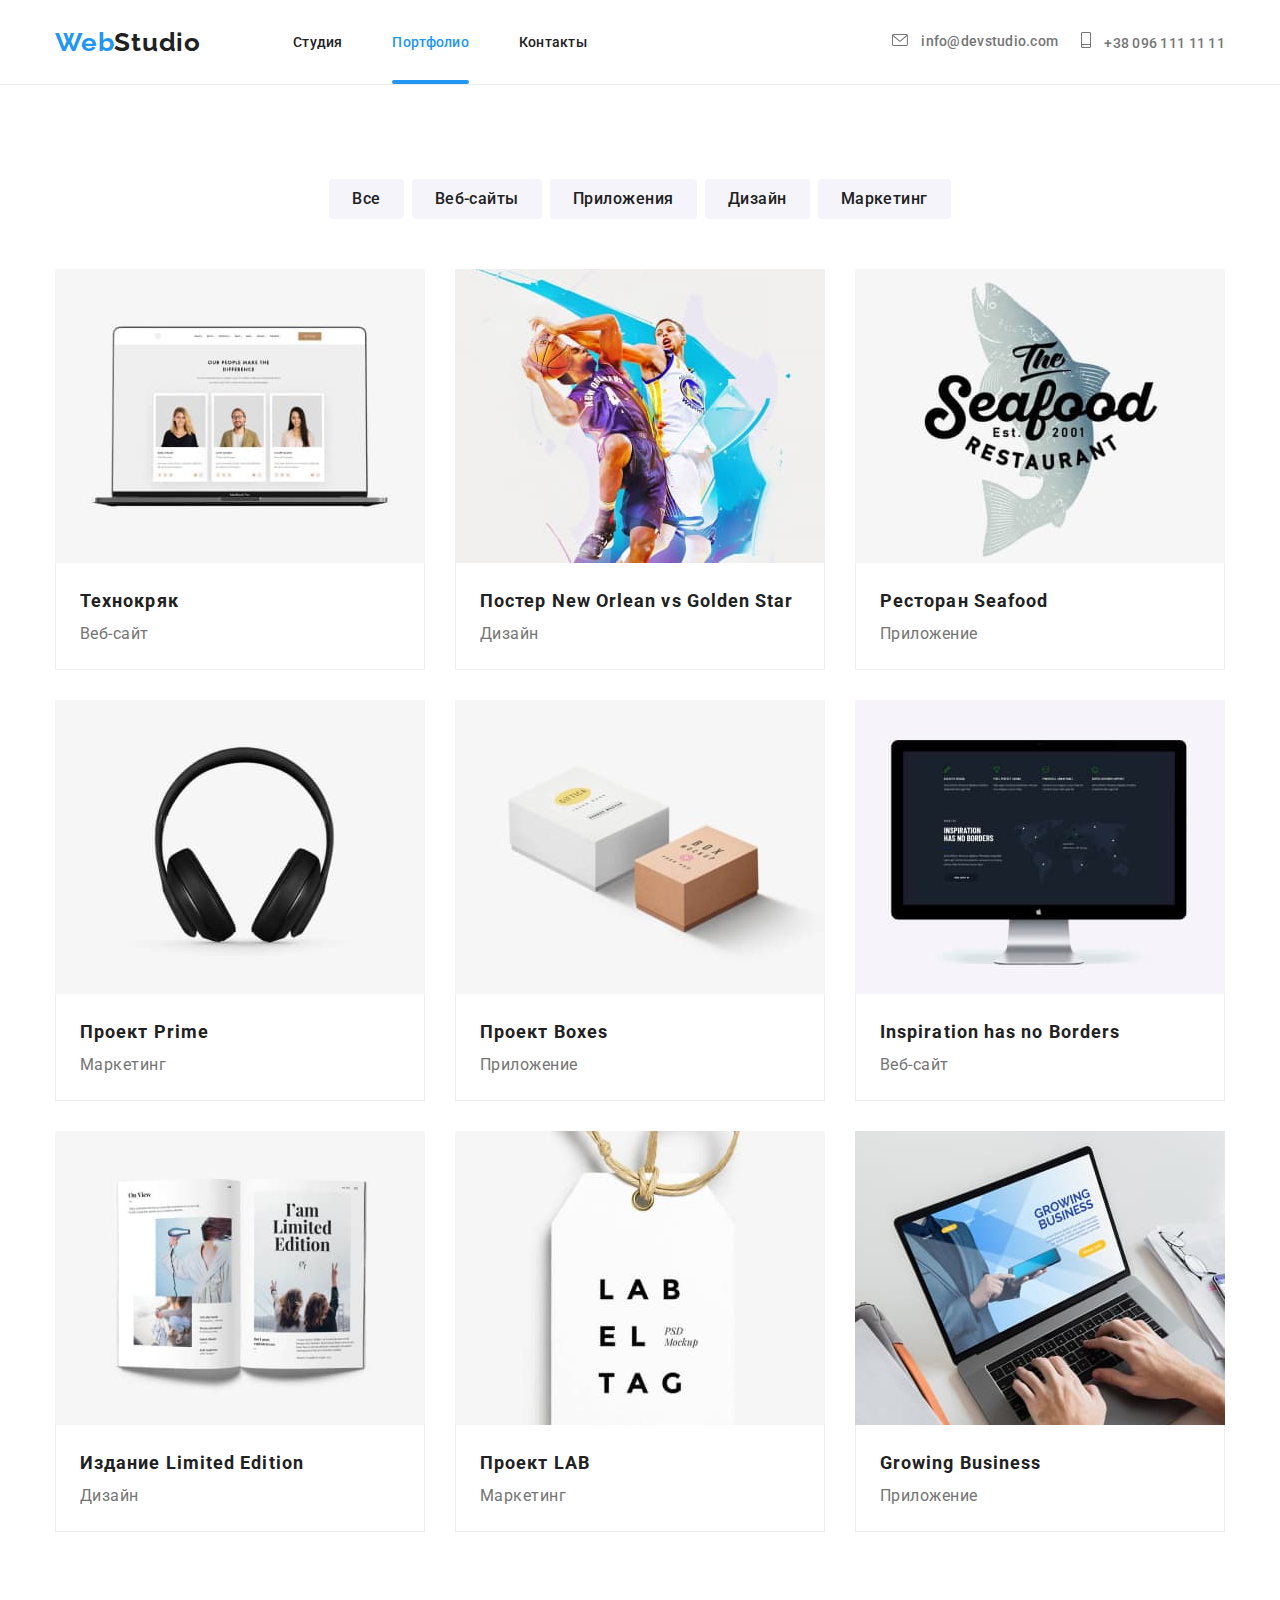
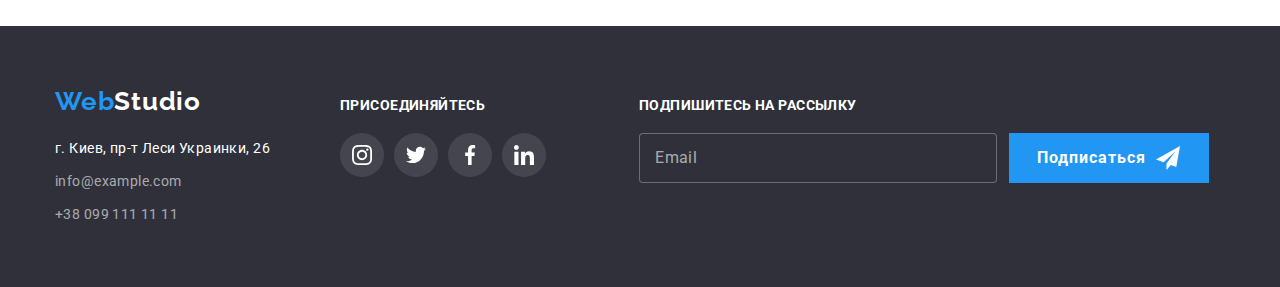
==== portfolio.html @ 74bcc0c1 "previous work" ====
<!DOCTYPE html>
<html lang="ru">

<head>
    <meta charset="UTF-8">
    <meta http-equiv="X-UA-Compatible" content="IE=edge">
    <meta name="viewport" content="width=device-width, initial-scale=1.0">
    <title>goit-markup-hw-02</title>
    <link rel="stylesheet" href="https://cdnjs.cloudflare.com/ajax/libs/modern-normalize/1.0.0/modern-normalize.min.css">
    <link rel="stylesheet" href="https://fonts.googleapis.com/css2?family=Raleway:wght@700&family=Roboto:wght@400;500;700;900&display=swap">
    <link rel="stylesheet" href="./css/styles.css">
</head>

<body>
    <header class="header">
        <div class="conteiner nav">
            <a class="logo" href="#"><span class="accent-logo">Web</span>Studio</a>
            <nav>
                <ul class="site-nav list">
                    <li>
                        <a href="./index.html">Студия</a>
                    </li>
                    <li>
                        <a class="active" href="#">Портфолио</a>
                    </li>
                    <li>
                        <a href="#">Контакты</a>
                    </li>
                </ul>
            </nav>
            
        <ul class="contacts list">
            <li>
                <a class="mail" href="mailto:info@devstudio.com">
                    <svg class="icon-envelope" width="16px" height="12px">
                        <use href="./images/icons.svg#envelope"></use>
                    </svg> info@devstudio.com</a>
            </li>
            <li>
                <a class="phone" href="tel:+380961111111">
                    <svg class="ivon-tel" width="10px" height="16px">
                        <use href="./images/icons.svg#smartphone"></use>
                    </svg> +38 096 111 11 11</a>
            </li>
        </ul>
        </div>
    </header>

    <main>
<!-- <h1>Portfolio</h1> -->
        <section class="filter-section">
        <div class="conteiner">
            <h2 class="hidden">Список фильтров </h2>
            <ul class="list button-item">
                <li>
                    <button class="button"  type="button">Все</button>
                </li>
                <li>
                    <button class="button" type="button">Веб-сайты</button>
                </li>
                <li>
                    <button class="button" type="button">Приложения</button>
                </li>
                <li>
                    <button class="button" type="button">Дизайн</button>
                </li>
                <li>
                    <button class="button"  type="button">Маркетинг</button>
                </li>
            </ul>
        </div>
        </section>

        <section class="cards-section">
            <div class="conteiner">
            <!--<h2>Список карточек</h2>-->
            <ul class="cards list ">
                <li class="cards-item ">
                <div class="project-content">
                    <img src="./images/tehnokriack.jpg" alt="технокряк" width="370">
                    <div class="project-hover">
                        <p>Технокряк это современная площадка распространения коронавируса. Компании используют эту платформу для цифрового
                    шпионажа и атак на защищённые сервера конкурентов.</p>
                    </div>
                </div>
                    <div class="cards-bottom">
                        <h3 class="title">Технокряк</h3>
                        <p>Веб-сайт</p>
                    </div>
                </li>
                <li class="cards-item">
                    <div class="project-content">
                        <img src="./images/posterneworlean.jpg" alt="постер New Orlean" width="370">
                        <div class="project-hover">
                            <p>Технокряк это современная площадка распространения коронавируса. Компании используют эту платформу для
                                цифрового
                                шпионажа и атак на защищённые сервера конкурентов.</p>
                        </div>
                    </div>
                    <div class="cards-bottom">
                        <h3 class="title">Постер New Orlean vs Golden Star</h3>
                        <p>Дизайн</p>
                    </div>
                </li>
                <li class="cards-item">
                    <div class="project-content">
                        <img src="./images/seafood.jpg" alt="ресторан Seafood" width="370">
                        <div class="project-hover">
                            <p>Технокряк это современная площадка распространения коронавируса. Компании используют эту платформу для
                                цифрового
                                шпионажа и атак на защищённые сервера конкурентов.</p>
                        </div>
                    </div>
                    <div class="cards-bottom">
                        <h3 class="title">Ресторан Seafood</h3>
                        <p>Приложение</p>
                    </div>
                </li>
                <li class="cards-item">
                    <div class="project-content">
                        <img src="./images/projectprime.jpg" alt="проект Prime" width="370">
                        <div class="project-hover">
                            <p>Технокряк это современная площадка распространения коронавируса. Компании используют эту платформу для
                                цифрового
                                шпионажа и атак на защищённые сервера конкурентов.</p>
                        </div>
                    </div>
                    <div class="cards-bottom">
                        <h3 class="title">Проект Prime</h3>
                        <p>Маркетинг</p>
                    </div>
                </li>
                <li class="cards-item">
                    <div class="project-content">
                        <img src="./images/boxes.jpg" alt="Проект Boxes" width="370">
                        <div class="project-hover">
                            <p>Технокряк это современная площадка распространения коронавируса. Компании используют эту платформу для
                                цифрового
                                шпионажа и атак на защищённые сервера конкурентов.</p>
                        </div>
                    </div>
                    <div class="cards-bottom">
                        <h3 class="title">Проект Boxes</h3>
                        <p>Приложение</p>
                    </div>
                </li>
                <li class="cards-item">
                    <div class="project-content">
                        <img src="./images/inspiration.jpg" alt="Inspiration" width="370">
                        <div class="project-hover">
                            <p>Технокряк это современная площадка распространения коронавируса. Компании используют эту платформу для
                                цифрового
                                шпионажа и атак на защищённые сервера конкурентов.</p>
                        </div>
                    </div>
                    <div class="cards-bottom">
                        <h3 class="title">Inspiration has no Borders</h3>
                        <p>Веб-сайт</p>
                    </div>
                </li>
                <li class="cards-item">
                    <div class="project-content">
                        <img src="./images/limited.jpg" alt="Издание Limited Edition" width="370">
                        <div class="project-hover">
                            <p>Технокряк это современная площадка распространения коронавируса. Компании используют эту платформу для
                                цифрового
                                шпионажа и атак на защищённые сервера конкурентов.</p>
                        </div>
                    </div>
                    <div class="cards-bottom">
                        <h3 class="title">Издание Limited Edition</h3>
                        <p>Дизайн</p>
                    </div>
                </li>
                <li class="cards-item">
                    <div class="project-content">
                        <img src="./images/projectlab.jpg" alt="Проект LAB" width="370">
                        <div class="project-hover">
                            <p>Технокряк это современная площадка распространения коронавируса. Компании используют эту платформу для
                                цифрового
                                шпионажа и атак на защищённые сервера конкурентов.</p>
                        </div>
                    </div>
                    <div class="cards-bottom">
                        <h3 class="title">Проект LAB</h3>
                        <p>Маркетинг</p>
                    </div>
                </li>
                <li class="cards-item">
                    <div class="project-content">
                        <img src="./images/growing.jpg" alt="Growing Business" width="370">
                        <div class="project-hover">
                            <p>Технокряк это современная площадка распространения коронавируса. Компании используют эту платформу для
                                цифрового
                                шпионажа и атак на защищённые сервера конкурентов.</p>
                        </div>
                    </div>
                    <div class="cards-bottom">
                        <h3 class="title">Growing Business</h3>
                        <p>Приложение</p>
                    </div>
                </li>
            </ul>
            </div>
        </section>
    </main>

<footer class="footer">
    <div class="conteiner footer-section">
        <div class="first-column"><a class="footer-logo" href="#"><span class="accent-logo">Web</span>Studio</a>
            <address>
                <ul class="footer-contacts list">
                    <li>
                        <p class="local-ad">г. Киев, пр-т Леси Украинки, 26</p>
                    </li>
                    <li>
                        <a class="address-link" href="mailto:info@example.com">info@example.com</a>
                    </li>
                    <li>
                        <a class="address-link" href="tel:+380991111111">+38 099 111 11 11</a>
                    </li>
                </ul>
            </address>
        </div>
        <section class="welcome">
            <h3 class="welcome-title">присоединяйтесь</h3>
            <ul class="list footer-icons">
                <li>
                    <a href="#" class="footer-icon-link">
                        <svg class="icon-footer">
                            <use href="./images/icons.svg#footer-instagramm"></use>
                        </svg>
                    </a>
                </li>
                <li>
                    <a href="#" class="footer-icon-link">
                        <svg class="icon-footer">
                            <use href="./images/icons.svg#footer-twitter"></use>
                        </svg>
                    </a>
                </li>
                <li>
                    <a href="#" class="footer-icon-link">
                        <svg class="icon-footer">
                            <use href="./images/icons.svg#footer-facebook"></use>
                        </svg>
                    </a>
                </li>
                <li>
                    <a href="#" class="footer-icon-link">
                        <svg class="icon-footer">
                            <use href="./images/icons.svg#footer-linkedin"></use>
                        </svg>
                    </a>
                </li>
            </ul>
        </section>
        <div class="subscribe">
            <h3 class="welcome-title">Подпишитесь на рассылку</h3>
            <form class="footer-form">
                <input type="email" class="footer-input" name="mail" id="mail">
                <label class="footer-label" for="mail">Email</label>
                <button class="subscribe-button" type="submit">Подписаться
                    <svg>
                        <use href="./images/icons.svg#icon-send"></use>
                    </svg>
                </button>
            </form>
        </div>
    </div>
</footer>
</body>

</html>
---- css/styles.css ----
:root {
  --primary-text-color: #212121;
  --accent-color: #2196f3;
  --grey-color: #757575;
  --white-color: #ffffff;
  --background-color: #2f303a;
  --second-background: #f5f4fa;
  --footer-contacts-color: rgba(255, 255, 255, 0.6);
  --items-color: #afb1b8;
}

body {
  color: var(--primary-text-color);

  font-family: Roboto, sans-serif;
}
h1,
h2,
h3,
h4 {
  margin: 0;
}
p {
  margin: 0;
}
ul {
  margin: 0;
  padding-left: 0px;
}

.section-header {
  font-style: normal;
  font-size: 36px;
  line-height: 1.16;
  text-align: center;
  letter-spacing: 0.03em;
}

.list {
  list-style: none;
}

/* Шапка профиля */

.header {
  border-bottom: 1px solid #ececec;
}
.conteiner {
  padding: 0 15px;
  width: 1200px;
  margin: 0 auto;
}

.nav {
  display: flex;
  align-items: center;
}

.site-nav {
  padding-top: 32px;
  padding-bottom: 32px;

  display: flex;
  width: 294px;
  justify-content: space-between;
  margin-right: 305px;
  padding-left: 0px;
}

.contacts {
  padding-top: 32px;
  padding-bottom: 32px;
  display: flex;
  justify-content: space-between;
  width: 370px;
}
.logo {
  width: 145px;
  margin-right: 93px;

  color: var(--primary-text-color);
  font-family: Raleway, sans-serif;

  font-weight: 700;
  font-size: 26px;
  line-height: 1.19;
  letter-spacing: 0.03em;
  text-decoration: none;
}
.accent-logo {
  color: var(--accent-color);
}

.site-nav a {
  color: var(--primary-text-color);
  font-weight: 500;
  font-size: 14px;
  line-height: 1.14;
  letter-spacing: 0.02em;
  text-decoration: none;

  transition-property: color;
  transition-duration: 250ms;
  transition-timing-function: cubic-bezier(0.4, 0, 0.2, 1);
}
.active {
  position: relative;
}

.active::after {
  content: "";
  position: absolute;
  left: 0;
  bottom: -34px;

  display: block;
  width: 100%;
  height: 4px;
  border-radius: 2px;
  background-color: var(--accent-color);
}

.site-nav a:hover,
.site-nav a:focus,
.site-nav .active {
  color: var(--accent-color);
}

.contacts a {
  color: var(--grey-color);
  font-weight: 500;
  font-size: 14px;
  line-height: 1.14;
  letter-spacing: 0.02em;
  text-decoration: none;

  transition-property: color;
  transition-duration: 250ms;
  transition-timing-function: cubic-bezier(0.4, 0, 0.2, 1);
}

.contacts a:hover,
.contacts a:focus {
  color: var(--accent-color);
}

.mail {
  width: 161px;
}
.icon-envelope {
  margin-right: 10px;
  fill: currentColor;
}
.phone {
  width: 142px;
}
.ivon-tel {
  fill: currentColor;
  margin-right: 10px;
}

/* Секция фильтров */
.filter-section {
  padding-top: 94px;
  padding-bottom: 50px;
}

.hidden {
  display: none;
}
.button {
  border-radius: 4px;
  border: 1px solid transparent;
  padding: 6px 22px;
  min-width: 73px;

  color: var(--primary-text-color);
  background-color: var(--second-background);
  cursor: pointer;
  font-weight: 500;
  font-size: 16px;
  line-height: 1.62;
  letter-spacing: 0.03em;

  transition-property: color, background-color;
  transition-duration: 250ms;
  transition-timing-function: cubic-bezier(0.4, 0, 0.2, 1);
}
.button:hover,
.button:focus {
  color: var(--white-color);
  background-color: var(--accent-color);
}
.button-item {
  display: flex;
  justify-content: center;
}
.button-item li:not(:last-child) {
  margin-right: 8px;
}
.button-item li:hover,
.button-item li:focus {
  box-shadow: 0px 2px rgba(0, 0, 0, 0.12), 0px 1px rgba(0, 0, 0, 0.08),
    0px 3px rgba(0, 0, 0, 0.1);
}

.button-item li {
  transition-property: box-shadow;
  transition-duration: 250ms;
  transition-timing-function: cubic-bezier(0.4, 0, 0.2, 1);
}
/* Секция карточек */

.cards-section {
  padding-bottom: 94px;
}
.cards p {
  color: var(--grey-color);
  font-size: 16px;
  line-height: 1.87;
  letter-spacing: 0.03em;
}
.title {
  font-size: 18px;
  line-height: 2;
  letter-spacing: 0.06em;
}
.cards {
  display: flex;
  flex-wrap: wrap;
}

.cards-item img {
  width: 100%;
  height: auto;
  display: block;
}

.project-hover p {
  font-size: 18px;
  font-weight: 400;
  line-height: 1.55;
  letter-spacing: 0.03em;

  padding: 63px 24px;
  color: var(--white-color);
}
.project-hover {
  position: absolute;
  top: 0;
  left: 0;
  width: 370px;
  height: 294px;

  background-color: rgba(33, 150, 243, 0.9);
  transform: translateY(100%);
  transition: transform 250ms cubic-bezier(0.4, 0, 0.2, 1);
}
.cards-item:hover .project-hover {
  transform: translateY(0);
}

.project-content {
  position: relative;
  overflow: hidden;
}
.cards-item {
  margin-right: 30px;
  width: 370px;

  transition-property: box-shadow;
  transition-duration: 250ms;
  transition-timing-function: cubic-bezier(0.4, 0, 0.2, 1);
}
.cards-item:hover,
.cards-item:focus {
  box-shadow: 0px 1px 1px rgba(0, 0, 0, 0.12), 0px 4px 4px rgba(0, 0, 0, 0.06),
    1px 4px 6px rgba(0, 0, 0, 0.16);
}

.cards-item:nth-child(3n + 3) {
  margin-right: 0px;
}

.cards-item:not(:nth-last-child(-n + 3)) {
  margin-bottom: 30px;
}
.cards-bottom {
  padding: 20px 24px;
  border-bottom: 1px solid #eeeeee;
  border-right: 1px solid #eeeeee;
  border-left: 1px solid #eeeeee;
}

/*Footer*/
.footer {
  color: var(--white-color);
  background-color: var(--background-color);
}
.footer-logo {
  display: block;
  margin-bottom: 20px;
  width: 145px;

  color: var(--white-color);
  font-family: Raleway, sans-serif;
  font-weight: 700;
  font-size: 26px;
  line-height: 1.19;
  letter-spacing: 0.03em;
  text-decoration: none;
}

.footer-contacts li:not(:last-child) {
  margin-bottom: 9px;
}
.local-ad {
  font-style: normal;
  font-size: 14px;
  line-height: 1.71;
  letter-spacing: 0.03em;
}

.address-link:hover,
.address-link:focus {
  color: var(--accent-color);
}

.footer-section {
  text-align: left;
  padding-top: 60px;
  padding-bottom: 60px;
  display: flex;
  align-items: baseline;
}

.address-link {
  margin-bottom: 0px;
  color: var(--footer-contacts-color);
  font-family: Roboto, sans-serif;
  font-weight: 400;
  font-size: 14px;
  line-height: 1.71;
  letter-spacing: 0.03em;
  text-decoration: none;
  font-style: normal;

  transition-property: color;
  transition-duration: 250ms;
  transition-timing-function: cubic-bezier(0.4, 0, 0.2, 1);
}

.welcome {
  display: inline-flex;
  flex-direction: column;
  padding: 0;
  min-width: 206px;
  margin-left: 70px;
}
.welcome-title {
  font-style: normal;
  font-weight: bold;
  font-size: 14px;
  line-height: 1.143;
  letter-spacing: 0.03em;
  text-transform: uppercase;
  color: var(--white-color);
}
.footer-icons {
  display: flex;
  justify-content: space-between;
  margin: 0;
  padding: 0;
  margin-top: 20px;
}

.icon-footer {
  width: 20px;
  height: 20px;
}
.footer-icon-link {
  width: 44px;
  height: 44px;
  padding: 12px;
  display: inline-block;
  border-radius: 50%;
  fill: var(--white-color);
  background-color: rgba(255, 255, 255, 0.1);

  transition-property: background-color;
  transition-duration: 250ms;
  transition-timing-function: cubic-bezier(0.4, 0, 0.2, 1);
}
.footer-icon-link:hover,
.footer-icon-link:focus {
  background-color: var(--accent-color);
}

.subscribe {
  margin-left: 93px;
  width: 570px;
}

.footer-form {
  position: relative;
  margin-top: 20px;
  display: flex;
}

.footer-input {
  width: 358px;
  height: 50px;
  margin-right: 12px;
  padding-left: 16px;

  border-radius: 4px;
  border: 1px solid rgba(255, 255, 255, 0.3);
  color: rgba(255, 255, 255, 0.6);

  background-color: var(--background-color);
}
.footer-input::placeholder {
  color: rgba(255, 255, 255, 0.6);
}

.footer-label {
  position: absolute;
  margin-left: 16px;

  top: 50%;
  transform: translateY(-50%);

  font-size: 16px;
  line-height: 1.25;
  letter-spacing: 0.03em;

  color: rgba(255, 255, 255, 0.6);
}

.subscribe-button {
  display: flex;
  width: 200px;
  height: 50px;
  padding: 10px 28px;
  border: none;

  align-items: center;
  text-align: center;

  font-style: normal;
  font-weight: bold;
  line-height: 1.875;
  letter-spacing: 0.06em;
  color: var(--white-color);
  background-color: var(--accent-color);
}
.footer-form svg {
  margin-left: 10px;
  width: 24px;
  height: 24px;

  fill: var(--white-color);
}

/* секция HERO */
.hero {
  background-color: var(--background-color);
}
.overlay {
  max-width: 1600px;
  height: 600px;
  margin-left: auto;
  margin-right: auto;
  background-image: linear-gradient(
      to right,
      rgba(47, 48, 58, 0.4),
      rgba(47, 48, 58, 0.4)
    ),
    url(../images/herobg.jpg);
  background-size: cover;
  background-position: center;
}

.hero .conteiner {
  padding-top: 200px;
  padding-bottom: 200px;
  text-align: center;
}

.hero h1 {
  margin-bottom: 30px;

  color: var(--white-color);
  font-style: normal;
  font-weight: 900;
  font-size: 44px;
  line-height: 1.36;
  text-align: center;
  letter-spacing: 0.06em;
  text-transform: uppercase;
}
.open-modal {
  padding: 10px 32px;
  border: 0px;
  border-radius: 4px;

  color: var(--white-color);
  background-color: var(--accent-color);
  font-family: inherit;
  font-style: normal;
  font-weight: 700;
  font-size: 16px;
  line-height: 1.87;
  letter-spacing: 0.06em;

  transition: background-color 250ms cubic-bezier(0.4, 0, 0.2, 1);
}
.open-modal:hover,
.open-modal:focus {
  background-color: #188ce8;
}
.backdrop {
  position: fixed;
  top: 0;
  right: 0;
  width: 100%;
  height: 100%;
  opacity: 1;
  transition: opacity 250ms cubic-bezier(0.4, 0, 0.2, 1);

  background-color: rgba(0, 0, 0, 0.2);
}

.backdrop.is-hidden {
  visibility: hidden;
  pointer-events: none;
  opacity: 0;
}
.modal {
  position: absolute;
  z-index: 3;
  top: 50%;
  left: 50%;

  background-color: var(--white-color);
  min-width: 528px;
  min-height: 581px;

  transform: translate(-50%, -50%) scale(1);
  transition: transform 250ms cubic-bezier(0.4, 0, 0.2, 1);

  box-shadow: 0px 1px 3px rgba(0, 0, 0, 0.12), 0px 1px 1px rgba(0, 0, 0, 0.14),
    0px 2px 1px rgba(0, 0, 0, 0.2);
  border-radius: 4px;
}
.backdrop.is-hidden .modal {
  transform: translate(-50%, -50%) scale(0.9);
}
.modal-button {
  position: absolute;
  top: 8px;
  right: 8px;

  width: 30px;
  height: 30px;

  display: flex;
  justify-content: center;
  align-items: center;
  border: 1px solid rgba(0, 0, 0, 0.1);
  border-radius: 50%;
  cursor: pointer;

  background-color: var(--white-color);
  fill: var(--primary-text-color);

  cursor: pointer;
}
.modal-button:focus .modal-close,
.modal-button:hover .modal-close {
  fill: var(--accent-color);
}
.modal-close {
  position: absolute;
  top: 50%;
  left: 50%;

  width: 11px;
  height: 11px;
  transform: translate(-50%, -50%);
  fill: currentColor;

  transition: fill 250ms cubic-bezier(0.4, 0, 0.2, 1);
}
.form-section {
  padding: 40px;
}
.form-list {
  display: block;
}
.form-field {
  display: flex;
  flex-direction: column;
}
.form-policy {
  display: flex;
  justify-content: space-evenly;
  align-items: center;
  margin-bottom: 30px;
}
.form-title {
  text-align: center;

  margin-bottom: 12px;
  width: 448px;

  font-size: 20px;
  font-style: bold;
  font-weight: 700;
  letter-spacing: 0.03em;
  line-height: 1.15;
}

.form-input {
  padding-left: 42px;

  width: 100%;
  height: 40px;
  border: 1px solid rgba(33, 33, 33, 0.2);
  border-radius: 4px;
  cursor: pointer;
  color: var(--primary-text-color);

  transition: all 250ms cubic-bezier(0.4, 0, 0.2, 1);
}

.textarea {
  margin-bottom: 25px;
  padding: 12px 16px;
  width: 448px;
  height: 120px;

  border: 1px solid rgba(33, 33, 33, 0.2);
  border-radius: 4px;
  resize: none;
  cursor: pointer;

  transition: all 250ms cubic-bezier(0.4, 0, 0.2, 1);
}

.textarea::placeholder {
  font-size: 12px;
  line-height: 1.17;
  letter-spacing: 0.01em;
  color: rgba(117, 117, 117, 0.5);
}
.form-label {
  margin-bottom: 4px;
  text-align: left;

  color: var(--grey-color);
  font-size: 12px;
  line-height: 1.16;
}
.form-policy label {
  font-size: 14px;
  line-height: 1.71;
  letter-spacing: 0.03em;
  cursor: pointer;
}
.policy-link {
  margin-left: 4px;
  text-decoration: underline;
  color: var(--accent-color);

  transition: all 250ms cubic-bezier(0.4, 0, 0.2, 1);
}
.checkbox {
  position: absolute;
  width: 1px;
  height: 1px;
  margin: -1px;
  border: 0;
  padding: 0;
  clip: rect(0 0 0 0);
  overflow: hidden;

  transition: all 250ms cubic-bezier(0.4, 0, 0.2, 1);
}
.checkbox-icon {
  display: inline-block;
  width: 16px;
  height: 15px;
  margin-right: 7px;

  border: 2px solid var(--primary-text-color);
  border-radius: 2px;

  transition: all 250ms cubic-bezier(0.4, 0, 0.2, 1);
}
.checkbox:checked + .checkbox-icon {
  background-color: var(--accent-color);
  border-color: var(--accent-color);
  background-image: url(../images/icons/icon-check.svg);
  background-size: contain;
  background-origin: border-box;
}

.form-button {
  width: 200px;
  height: 50px;

  align-self: center;
  font-style: bold;
  font-size: 16px;
  line-height: 1.87;
  letter-spacing: 0.06em;

  border-radius: 4px;
  color: var(--white-color);
  border: 0;
  background-color: var(--accent-color);
  box-shadow: 0px 4px 4px rgba(0, 0, 0, 0.15);

  cursor: pointer;
  transition: background-color 250ms cubic-bezier(0.4, 0, 0.2, 1);
}

.form-button:focus {
  background-color: #188ce8;
}
.input-block {
  position: relative;
  margin-bottom: 10px;
}
.form-svg {
  position: absolute;
  display: block;
  top: 50%;
  left: 12px;
  transform: translateY(-50%);

  width: 18px;
  height: 18px;

  fill: currentColor;
  transition: fill 250ms cubic-bezier(0.4, 0, 0.2, 1);
}
.form-input:focus ~ .form-svg {
  fill: var(--accent-color);
}

.form-field:focus-within .form-svg {
  fill: var(--accent-color);
}
.form-input:focus,
.textarea:focus {
  border-color: var(--accent-color);
  outline: none;
}
/* Секция особенности */
.features-section {
  padding-bottom: 94px;
  padding-top: 94px;
}
.features-list {
  display: flex;
  align-items: center;
}

.features-list p {
  width: 270px;

  color: var(--grey-color);
  font-size: 14px;
  line-height: 1.71;
  letter-spacing: 0.03em;
}
.featured-subtitle {
  width: 270px;
  margin-bottom: 10px;

  font-size: 14px;
  line-height: 1.14;
  letter-spacing: 0.03em;
  text-transform: uppercase;
}
.features-item:not(:last-child) {
  margin-right: 30px;
}

.features-item::before {
  display: block;
  content: "";
  height: 120px;
  background-color: var(--second-background);
  margin-bottom: 30px;
  background-size: contain;
  background-repeat: no-repeat;
  background-position: center;
}
.icon-antenna::before {
  background-image: url(../images/icons/antenna.svg);
  background-size: 70px 70px;
}
.icon-clock::before {
  background-image: url(../images/icons/clock.svg);
  background-size: 70px 70px;
}
.icon-diagram::before {
  background-image: url(../images/icons/diagram.svg);
  background-size: 70px 70px;
}
.icon-astronaut::before {
  background-image: url(../images/icons/astronaut.svg);
  background-size: 70px 70px;
}

/* Чем мы занимаемся */
.works-conteiner {
  padding-bottom: 94px;
}
.images-list {
  display: flex;
  justify-content: center;

  margin-top: 50px;
  padding-left: 0px;
}

.images-list li:not(:last-child) {
  margin-right: 30px;
}
.images-list > img {
  width: 370px;
  height: auto;
  display: block;
  border: 1px solid transparent;
}

.work-description {
  color: var(--white-color);
  background-color: rgba(47, 48, 58, 0.8);
  font-size: 14px;
  font-weight: 700;
  text-align: center;
  line-height: 1.14;
  text-transform: uppercase;

  padding-top: 27px;
  padding-bottom: 27px;
  width: 100%;
  height: 70px;

  position: absolute;
  left: 0;
  bottom: 4px;
}
.description-block {
  position: relative;
  z-index: -1;
}

/* Наша команда */

.our-team {
  background-color: var(--second-background);
  padding-top: 94px;
  padding-bottom: 94px;
}
.our-team h2 {
  margin-bottom: 50px;
}

.team-list:not(:last-child) {
  margin-right: 30px;
}
.team-list {
  box-shadow: 0px 1px 3px rgba(0, 0, 0, 0.12), 0px 1px 1px rgba(0, 0, 0, 0.14),
    0px 2px 1px rgba(0, 0, 0, 0.2);
  border-radius: 0px 0px 4px 4px;
}
.team {
  display: flex;
  padding-left: 0px;

  font-size: 16px;
  line-height: 1.18;
  text-align: center;
  letter-spacing: 0.03em;
}
.team p {
  color: var(--grey-color);
  margin-bottom: 30px;
}
.team h3 {
  font-weight: 500;
  margin-bottom: 10px;
  margin-top: 0px;
}
.team-cards {
  display: block;
  width: 100%;
  height: auto;
  margin-bottom: 30px;
}
.team li {
  background-color: var(--white-color);
  border-radius: 0px 0px 4px 4px;
}
.team-icons-list {
  display: flex;
  justify-content: space-around;
  padding-left: 32px;
  padding-right: 32px;
  margin-bottom: 30px;
}
.team-icons-link {
  width: 44px;
  height: 44px;
  padding: 12px;
  display: inline-block;
  border-radius: 50%;
  fill: var(--items-color);
  background-color: rgba(255, 255, 255, 0.1);

  transition-property: fill, background-color;
  transition-duration: 250ms;
  transition-timing-function: cubic-bezier(0.4, 0, 0.2, 1);
}
.team-icons-link:hover,
.team-icons-link:focus {
  fill: var(--white-color);
  background-color: var(--accent-color);
}

.team-svg {
  width: 20px;
  height: 20px;
}

/* Секция постоянные клиенты */

.clients {
  padding-top: 94px;
  padding-bottom: 94px;
}
.companies {
  display: flex;
  justify-content: space-between;
  margin-top: 50px;
}
.company-icons {
  display: block;
  width: 170px;
  height: 92px;
  padding: 16px 32px;
  border: 1px solid var(--items-color);
  border-radius: 4px;
  fill: var(--items-color);

  transition-property: fill, border;
  transition-duration: 250ms;
  transition-timing-function: cubic-bezier(0.4, 0, 0.2, 1);
}
.company-icons svg:hover,
.company-icons svg:focus {
  fill: var(--accent-color);
}

.company-icons svg {
  transition-property: fill;
  transition-duration: 250ms;
  transition-timing-function: cubic-bezier(0.4, 0, 0.2, 1);
}
.company-icons:hover,
.company-icons:focus {
  border-color: var(--accent-color);
  fill: var(--accent-color);
}
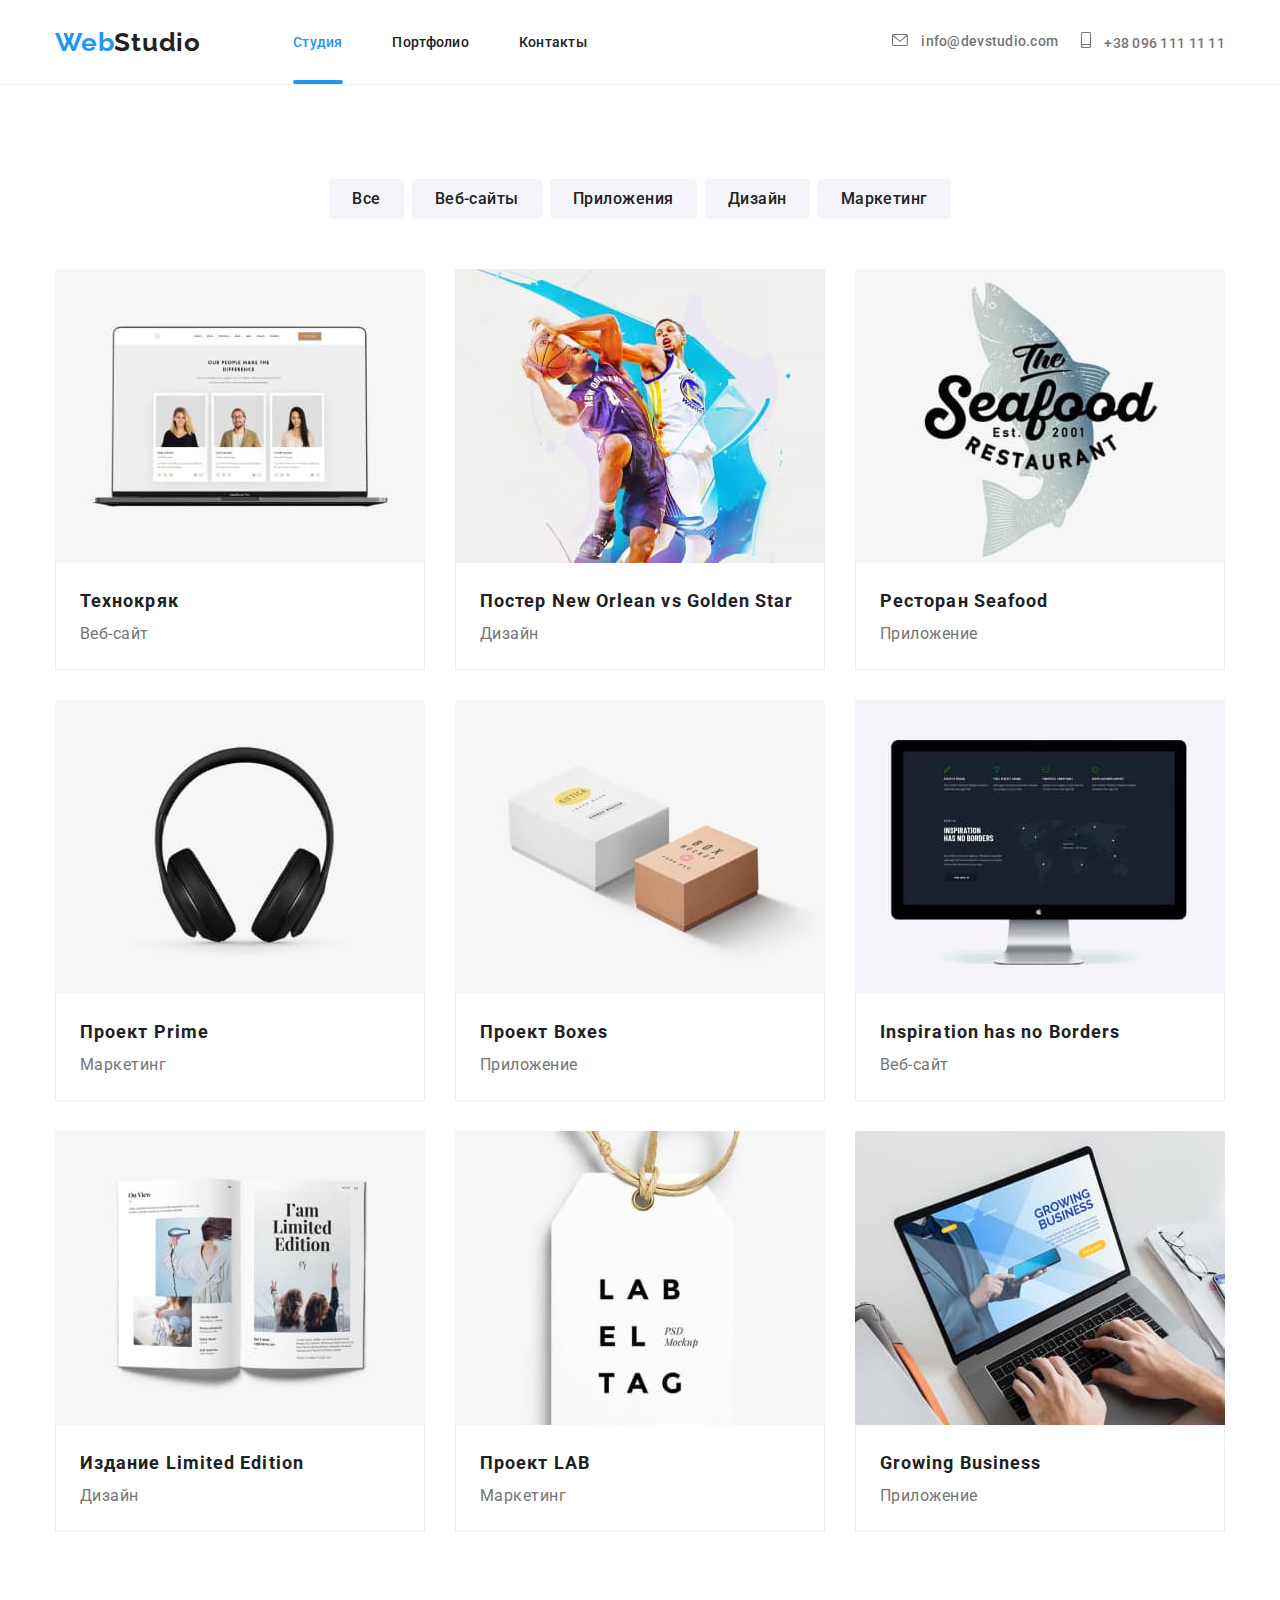
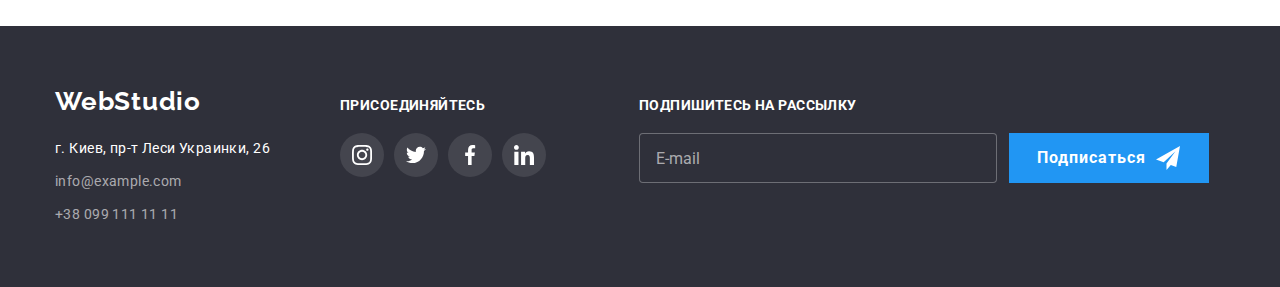
==== commit 2c2e4213: "portfolio BEM" ====
--- a/portfolio.html
+++ b/portfolio.html
@@ -5,7 +5,7 @@
     <meta charset="UTF-8">
     <meta http-equiv="X-UA-Compatible" content="IE=edge">
     <meta name="viewport" content="width=device-width, initial-scale=1.0">
-    <title>goit-markup-hw-02</title>
+    <title>goit-markup-hw-07</title>
     <link rel="stylesheet" href="https://cdnjs.cloudflare.com/ajax/libs/modern-normalize/1.0.0/modern-normalize.min.css">
     <link rel="stylesheet" href="https://fonts.googleapis.com/css2?family=Raleway:wght@700&family=Roboto:wght@400;500;700;900&display=swap">
     <link rel="stylesheet" href="./css/styles.css">
@@ -13,36 +13,36 @@
 
 <body>
     <header class="header">
-        <div class="conteiner nav">
-            <a class="logo" href="#"><span class="accent-logo">Web</span>Studio</a>
+        <div class="conteiner header__navigation">
+            <a class="header-logo" href="#"><span class="blue-text">Web</span>Studio</a>
             <nav>
                 <ul class="site-nav list">
                     <li>
-                        <a href="./index.html">Студия</a>
+                        <a class="active site-nav__link" href="#">Студия</a>
                     </li>
                     <li>
-                        <a class="active" href="#">Портфолио</a>
+                        <a class="site-nav__link" href="./portfolio.html">Портфолио</a>
                     </li>
                     <li>
-                        <a href="#">Контакты</a>
+                        <a class="site-nav__link" href="#">Контакты</a>
                     </li>
                 </ul>
             </nav>
-            
-        <ul class="contacts list">
-            <li>
-                <a class="mail" href="mailto:info@devstudio.com">
-                    <svg class="icon-envelope" width="16px" height="12px">
-                        <use href="./images/icons.svg#envelope"></use>
-                    </svg> info@devstudio.com</a>
-            </li>
-            <li>
-                <a class="phone" href="tel:+380961111111">
-                    <svg class="ivon-tel" width="10px" height="16px">
-                        <use href="./images/icons.svg#smartphone"></use>
-                    </svg> +38 096 111 11 11</a>
-            </li>
-        </ul>
+    
+            <ul class="contacts list">
+                <li>
+                    <a class="contacts__mail contacts__link" href="mailto:info@devstudio.com">
+                        <svg class="contacts__icon" width="16px" height="12px">
+                            <use href="./images/icons.svg#envelope"></use>
+                        </svg> info@devstudio.com</a>
+                </li>
+                <li>
+                    <a class="contacts__phone contacts__link" href="tel:+380961111111">
+                        <svg class="contacts__icon" width="10px" height="16px">
+                            <use href="./images/icons.svg#smartphone"></use>
+                        </svg> +38 096 111 11 11</a>
+                </li>
+            </ul>
         </div>
     </header>
 
@@ -50,205 +50,215 @@
 <!-- <h1>Portfolio</h1> -->
         <section class="filter-section">
         <div class="conteiner">
-            <h2 class="hidden">Список фильтров </h2>
-            <ul class="list button-item">
-                <li>
-                    <button class="button"  type="button">Все</button>
-                </li>
-                <li>
-                    <button class="button" type="button">Веб-сайты</button>
-                </li>
-                <li>
-                    <button class="button" type="button">Приложения</button>
-                </li>
-                <li>
-                    <button class="button" type="button">Дизайн</button>
-                </li>
-                <li>
-                    <button class="button"  type="button">Маркетинг</button>
+            <h2 class="filter-section__hidden">Список фильтров </h2>
+            <ul class="list filter-section__buttons">
+                <li class="filter-section__item">
+                    <button class="filter-section__button"  type="button">Все</button>
+                </li>
+                <li class="filter-section__item">
+                    <button class="filter-section__button" type="button">Веб-сайты</button>
+                </li>
+                <li class="filter-section__item">
+                    <button class="filter-section__button" type="button">Приложения</button>
+                </li>
+                <li class="filter-section__item">
+                    <button class="filter-section__button" type="button">Дизайн</button>
+                </li>
+                <li class="filter-section__item">
+                    <button class="filter-section__button"  type="button">Маркетинг</button>
                 </li>
             </ul>
         </div>
         </section>
 
-        <section class="cards-section">
-            <div class="conteiner">
+    <section class="cards-section">
+        <div class="conteiner">
             <!--<h2>Список карточек</h2>-->
-            <ul class="cards list ">
-                <li class="cards-item ">
-                <div class="project-content">
-                    <img src="./images/tehnokriack.jpg" alt="технокряк" width="370">
-                    <div class="project-hover">
-                        <p>Технокряк это современная площадка распространения коронавируса. Компании используют эту платформу для цифрового
-                    шпионажа и атак на защищённые сервера конкурентов.</p>
-                    </div>
-                </div>
-                    <div class="cards-bottom">
-                        <h3 class="title">Технокряк</h3>
-                        <p>Веб-сайт</p>
-                    </div>
-                </li>
-                <li class="cards-item">
-                    <div class="project-content">
-                        <img src="./images/posterneworlean.jpg" alt="постер New Orlean" width="370">
-                        <div class="project-hover">
-                            <p>Технокряк это современная площадка распространения коронавируса. Компании используют эту платформу для
-                                цифрового
-                                шпионажа и атак на защищённые сервера конкурентов.</p>
-                        </div>
-                    </div>
-                    <div class="cards-bottom">
-                        <h3 class="title">Постер New Orlean vs Golden Star</h3>
-                        <p>Дизайн</p>
-                    </div>
-                </li>
-                <li class="cards-item">
-                    <div class="project-content">
-                        <img src="./images/seafood.jpg" alt="ресторан Seafood" width="370">
-                        <div class="project-hover">
-                            <p>Технокряк это современная площадка распространения коронавируса. Компании используют эту платформу для
-                                цифрового
-                                шпионажа и атак на защищённые сервера конкурентов.</p>
-                        </div>
-                    </div>
-                    <div class="cards-bottom">
-                        <h3 class="title">Ресторан Seafood</h3>
-                        <p>Приложение</p>
-                    </div>
-                </li>
-                <li class="cards-item">
-                    <div class="project-content">
-                        <img src="./images/projectprime.jpg" alt="проект Prime" width="370">
-                        <div class="project-hover">
-                            <p>Технокряк это современная площадка распространения коронавируса. Компании используют эту платформу для
-                                цифрового
-                                шпионажа и атак на защищённые сервера конкурентов.</p>
-                        </div>
-                    </div>
-                    <div class="cards-bottom">
-                        <h3 class="title">Проект Prime</h3>
-                        <p>Маркетинг</p>
-                    </div>
-                </li>
-                <li class="cards-item">
-                    <div class="project-content">
-                        <img src="./images/boxes.jpg" alt="Проект Boxes" width="370">
-                        <div class="project-hover">
-                            <p>Технокряк это современная площадка распространения коронавируса. Компании используют эту платформу для
-                                цифрового
-                                шпионажа и атак на защищённые сервера конкурентов.</p>
-                        </div>
-                    </div>
-                    <div class="cards-bottom">
-                        <h3 class="title">Проект Boxes</h3>
-                        <p>Приложение</p>
-                    </div>
-                </li>
-                <li class="cards-item">
-                    <div class="project-content">
-                        <img src="./images/inspiration.jpg" alt="Inspiration" width="370">
-                        <div class="project-hover">
-                            <p>Технокряк это современная площадка распространения коронавируса. Компании используют эту платформу для
-                                цифрового
-                                шпионажа и атак на защищённые сервера конкурентов.</p>
-                        </div>
-                    </div>
-                    <div class="cards-bottom">
-                        <h3 class="title">Inspiration has no Borders</h3>
-                        <p>Веб-сайт</p>
-                    </div>
-                </li>
-                <li class="cards-item">
-                    <div class="project-content">
-                        <img src="./images/limited.jpg" alt="Издание Limited Edition" width="370">
-                        <div class="project-hover">
-                            <p>Технокряк это современная площадка распространения коронавируса. Компании используют эту платформу для
-                                цифрового
-                                шпионажа и атак на защищённые сервера конкурентов.</p>
-                        </div>
-                    </div>
-                    <div class="cards-bottom">
-                        <h3 class="title">Издание Limited Edition</h3>
-                        <p>Дизайн</p>
-                    </div>
-                </li>
-                <li class="cards-item">
-                    <div class="project-content">
-                        <img src="./images/projectlab.jpg" alt="Проект LAB" width="370">
-                        <div class="project-hover">
-                            <p>Технокряк это современная площадка распространения коронавируса. Компании используют эту платформу для
-                                цифрового
-                                шпионажа и атак на защищённые сервера конкурентов.</p>
-                        </div>
-                    </div>
-                    <div class="cards-bottom">
-                        <h3 class="title">Проект LAB</h3>
-                        <p>Маркетинг</p>
-                    </div>
-                </li>
-                <li class="cards-item">
-                    <div class="project-content">
-                        <img src="./images/growing.jpg" alt="Growing Business" width="370">
-                        <div class="project-hover">
-                            <p>Технокряк это современная площадка распространения коронавируса. Компании используют эту платформу для
-                                цифрового
-                                шпионажа и атак на защищённые сервера конкурентов.</p>
-                        </div>
-                    </div>
-                    <div class="cards-bottom">
-                        <h3 class="title">Growing Business</h3>
-                        <p>Приложение</p>
-                    </div>
-                </li>
-            </ul>
-            </div>
-        </section>
+            <ul class="cards-section__list list ">
+                <li class="cards-section__item ">
+                    <div class="project-card">
+                        <img class="project-card__image"src="./images/tehnokriack.jpg" alt="технокряк" width="370">
+                        <div class="project-card--hover">
+                            <p class="project-card__text">Технокряк это современная площадка распространения коронавируса. Компании используют эту
+                                платформу для цифрового
+                                шпионажа и атак на защищённые сервера конкурентов.</p>
+                        </div>
+                    </div>
+                    <div class="bottom-card">
+                        <h3 class="bottom-card__title">Технокряк</h3>
+                        <p class="bottom-card__text">Веб-сайт</p>
+                    </div>
+                </li>
+                <li class="cards-section__item">
+                    <div class="project-card">
+                        <img class="project-card__image" src="./images/posterneworlean.jpg" alt="постер New Orlean" width="370">
+                        <div class="project-card--hover">
+                            <p class="project-card__text">Технокряк это современная площадка распространения коронавируса. Компании используют эту
+                                платформу для
+                                цифрового
+                                шпионажа и атак на защищённые сервера конкурентов.</p>
+                        </div>
+                    </div>
+                    <div class="bottom-card">
+                        <h3 class="bottom-card__title">Постер New Orlean vs Golden Star</h3>
+                        <p class="bottom-card__text">Дизайн</p>
+                    </div>
+                </li>
+                <li class="cards-section__item">
+                    <div class="project-card">
+                        <img class="project-card__image" src="./images/seafood.jpg" alt="ресторан Seafood" width="370">
+                        <div class="project-card--hover">
+                            <p class="project-card__text">Технокряк это современная площадка распространения коронавируса. Компании используют эту
+                                платформу для
+                                цифрового
+                                шпионажа и атак на защищённые сервера конкурентов.</p>
+                        </div>
+                    </div>
+                    <div class="bottom-card">
+                        <h3 class="bottom-card__title">Ресторан Seafood</h3>
+                        <p class="bottom-card__text">Приложение</p>
+                    </div>
+                </li>
+                <li class="cards-section__item">
+                    <div class="project-card">
+                        <img class="project-card__image" src="./images/projectprime.jpg" alt="проект Prime" width="370">
+                        <div class="project-card--hover">
+                            <p class="project-card__text">Технокряк это современная площадка распространения коронавируса. Компании используют эту
+                                платформу для
+                                цифрового
+                                шпионажа и атак на защищённые сервера конкурентов.</p>
+                        </div>
+                    </div>
+                    <div class="bottom-card">
+                        <h3 class="bottom-card__title">Проект Prime</h3>
+                        <p class="bottom-card__text">Маркетинг</p>
+                    </div>
+                </li>
+                <li class="cards-section__item">
+                    <div class="project-card">
+                        <img class="project-card__image" src="./images/boxes.jpg" alt="Проект Boxes" width="370">
+                        <div class="project-card--hover">
+                            <p class="project-card__text">Технокряк это современная площадка распространения коронавируса. Компании используют эту
+                                платформу для
+                                цифрового
+                                шпионажа и атак на защищённые сервера конкурентов.</p>
+                        </div>
+                    </div>
+                    <div class="bottom-card">
+                        <h3 class="bottom-card__title">Проект Boxes</h3>
+                        <p class="bottom-card__text">Приложение</p>
+                    </div>
+                </li>
+                <li class="cards-section__item">
+                    <div class="project-card">
+                        <img class="project-card__image" src="./images/inspiration.jpg" alt="Inspiration" width="370">
+                        <div class="project-card--hover">
+                            <p class="project-card__text">Технокряк это современная площадка распространения коронавируса. Компании используют эту
+                                платформу для
+                                цифрового
+                                шпионажа и атак на защищённые сервера конкурентов.</p>
+                        </div>
+                    </div>
+                    <div class="bottom-card">
+                        <h3 class="bottom-card__title">Inspiration has no Borders</h3>
+                        <p class="bottom-card__text">Веб-сайт</p>
+                    </div>
+                </li>
+                <li class="cards-section__item">
+                    <div class="project-card">
+                        <img class="project-card__image" src="./images/limited.jpg" alt="Издание Limited Edition" width="370">
+                        <div class="project-card--hover">
+                            <p class="project-card__text">Технокряк это современная площадка распространения коронавируса. Компании используют эту
+                                платформу для
+                                цифрового
+                                шпионажа и атак на защищённые сервера конкурентов.</p>
+                        </div>
+                    </div>
+                    <div class="bottom-card">
+                        <h3 class="bottom-card__title">Издание Limited Edition</h3>
+                        <p class="bottom-card__text">Дизайн</p>
+                    </div>
+                </li>
+                <li class="cards-section__item">
+                    <div class="project-card">
+                        <img class="project-card__image" src="./images/projectlab.jpg" alt="Проект LAB" width="370">
+                        <div class="project-card--hover">
+                            <p class="project-card__text">Технокряк это современная площадка распространения коронавируса. Компании используют эту
+                                платформу для
+                                цифрового
+                                шпионажа и атак на защищённые сервера конкурентов.</p>
+                        </div>
+                    </div>
+                    <div class="bottom-card">
+                        <h3 class="bottom-card__title">Проект LAB</h3>
+                        <p class="bottom-card__text">Маркетинг</p>
+                    </div>
+                </li>
+                <li class="cards-section__item">
+                    <div class="project-card">
+                        <img class="project-card__image" src="./images/growing.jpg" alt="Growing Business" width="370">
+                        <div class="project-card--hover">
+                            <p class="project-card__text">Технокряк это современная площадка распространения коронавируса. Компании используют эту
+                                платформу для
+                                цифрового
+                                шпионажа и атак на защищённые сервера конкурентов.</p>
+                        </div>
+                    </div>
+                    <div class="bottom-card">
+                        <h3 class="bottom-card__title">Growing Business</h3>
+                        <p class="bottom-card__text">Приложение</p>
+                    </div>
+                </li>
+            </ul>
+        </div>
+    </section>
     </main>
 
 <footer class="footer">
-    <div class="conteiner footer-section">
-        <div class="first-column"><a class="footer-logo" href="#"><span class="accent-logo">Web</span>Studio</a>
+    <div class="conteiner footer__section">
+        <div>
+            <a class="footer__logo" href="#"><span class="accent-logo">Web</span>Studio</a>
             <address>
                 <ul class="footer-contacts list">
-                    <li>
-                        <p class="local-ad">г. Киев, пр-т Леси Украинки, 26</p>
-                    </li>
-                    <li>
-                        <a class="address-link" href="mailto:info@example.com">info@example.com</a>
-                    </li>
-                    <li>
-                        <a class="address-link" href="tel:+380991111111">+38 099 111 11 11</a>
+                    <li class="footer-contacts__item">
+                        <p class="footer-contacts__local">г. Киев, пр-т Леси Украинки, 26</p>
+                    </li>
+                    <li class="footer-contacts__item">
+                        <a class="footer-contacts__link" href="mailto:info@example.com">info@example.com</a>
+                    </li>
+                    <li class="footer-contacts__item">
+                        <a class="footer-contacts__link" href="tel:+380991111111">+38 099 111 11 11</a>
                     </li>
                 </ul>
             </address>
         </div>
         <section class="welcome">
-            <h3 class="welcome-title">присоединяйтесь</h3>
-            <ul class="list footer-icons">
-                <li>
-                    <a href="#" class="footer-icon-link">
-                        <svg class="icon-footer">
+            <h3 class="footer__title">присоединяйтесь</h3>
+            <ul class="list welcome__icons">
+                <li>
+                    <a href="#" class="welcome__link">
+                        <svg class="welcome__icon">
                             <use href="./images/icons.svg#footer-instagramm"></use>
                         </svg>
                     </a>
                 </li>
                 <li>
-                    <a href="#" class="footer-icon-link">
-                        <svg class="icon-footer">
+                    <a href="#" class="welcome__link">
+                        <svg class="welcome__icon">
                             <use href="./images/icons.svg#footer-twitter"></use>
                         </svg>
                     </a>
                 </li>
                 <li>
-                    <a href="#" class="footer-icon-link">
-                        <svg class="icon-footer">
+                    <a href="#" class="welcome__link">
+                        <svg class="welcome__icon">
                             <use href="./images/icons.svg#footer-facebook"></use>
                         </svg>
                     </a>
                 </li>
                 <li>
-                    <a href="#" class="footer-icon-link">
-                        <svg class="icon-footer">
+                    <a href="#" class="welcome__link">
+                        <svg class="welcome__icon">
                             <use href="./images/icons.svg#footer-linkedin"></use>
                         </svg>
                     </a>
@@ -256,12 +266,12 @@
             </ul>
         </section>
         <div class="subscribe">
-            <h3 class="welcome-title">Подпишитесь на рассылку</h3>
-            <form class="footer-form">
-                <input type="email" class="footer-input" name="mail" id="mail">
-                <label class="footer-label" for="mail">Email</label>
-                <button class="subscribe-button" type="submit">Подписаться
-                    <svg>
+            <h3 class="footer__title">Подпишитесь на рассылку</h3>
+            <form class="subscribe__form">
+                <input type="email" class="subscribe__input" name="mail" id="mail" placeholder="E-mail">
+                <label class="subscribe__label" for="mail"></label>
+                <button class="subscribe__button" type="submit">Подписаться
+                    <svg class="subscribe__icon">
                         <use href="./images/icons.svg#icon-send"></use>
                     </svg>
                 </button>
--- a/css/styles.css
+++ b/css/styles.css
@@ -28,14 +28,6 @@
   padding-left: 0px;
 }
 
-.section-header {
-  font-style: normal;
-  font-size: 36px;
-  line-height: 1.16;
-  text-align: center;
-  letter-spacing: 0.03em;
-}
-
 .list {
   list-style: none;
 }
@@ -51,7 +43,7 @@
   margin: 0 auto;
 }
 
-.nav {
+.header__navigation {
   display: flex;
   align-items: center;
 }
@@ -74,7 +66,7 @@
   justify-content: space-between;
   width: 370px;
 }
-.logo {
+.header-logo {
   width: 145px;
   margin-right: 93px;
 
@@ -87,11 +79,11 @@
   letter-spacing: 0.03em;
   text-decoration: none;
 }
-.accent-logo {
+.blue-text {
   color: var(--accent-color);
 }
 
-.site-nav a {
+.site-nav__link {
   color: var(--primary-text-color);
   font-weight: 500;
   font-size: 14px;
@@ -120,13 +112,13 @@
   background-color: var(--accent-color);
 }
 
-.site-nav a:hover,
-.site-nav a:focus,
+.site-nav__link:hover,
+.site-nav__link:focus,
 .site-nav .active {
   color: var(--accent-color);
 }
 
-.contacts a {
+.contacts__link {
   color: var(--grey-color);
   font-weight: 500;
   font-size: 14px;
@@ -139,22 +131,19 @@
   transition-timing-function: cubic-bezier(0.4, 0, 0.2, 1);
 }
 
-.contacts a:hover,
-.contacts a:focus {
+.contacts__link:hover,
+.contacts__link:focus {
   color: var(--accent-color);
 }
 
-.mail {
+.contacts__mail {
   width: 161px;
 }
-.icon-envelope {
-  margin-right: 10px;
-  fill: currentColor;
-}
-.phone {
+
+.contacts__phone {
   width: 142px;
 }
-.ivon-tel {
+.contacts__icon {
   fill: currentColor;
   margin-right: 10px;
 }
@@ -165,10 +154,10 @@
   padding-bottom: 50px;
 }
 
-.hidden {
+.filter-section__hidden {
   display: none;
 }
-.button {
+.filter-section__button {
   border-radius: 4px;
   border: 1px solid transparent;
   padding: 6px 22px;
@@ -186,25 +175,25 @@
   transition-duration: 250ms;
   transition-timing-function: cubic-bezier(0.4, 0, 0.2, 1);
 }
-.button:hover,
-.button:focus {
+.filter-section__button:hover,
+.filter-section__button:focus {
   color: var(--white-color);
   background-color: var(--accent-color);
 }
-.button-item {
+.filter-section__buttons {
   display: flex;
   justify-content: center;
 }
-.button-item li:not(:last-child) {
+.filter-section__item:not(:last-child) {
   margin-right: 8px;
 }
-.button-item li:hover,
-.button-item li:focus {
+.filter-section__item:hover,
+.filter-section__item:focus {
   box-shadow: 0px 2px rgba(0, 0, 0, 0.12), 0px 1px rgba(0, 0, 0, 0.08),
     0px 3px rgba(0, 0, 0, 0.1);
 }
 
-.button-item li {
+.filter-section__item {
   transition-property: box-shadow;
   transition-duration: 250ms;
   transition-timing-function: cubic-bezier(0.4, 0, 0.2, 1);
@@ -214,29 +203,29 @@
 .cards-section {
   padding-bottom: 94px;
 }
-.cards p {
+.bottom-card__text {
   color: var(--grey-color);
   font-size: 16px;
   line-height: 1.87;
   letter-spacing: 0.03em;
 }
-.title {
+.bottom-card__title {
   font-size: 18px;
   line-height: 2;
   letter-spacing: 0.06em;
 }
-.cards {
+.cards-section__list {
   display: flex;
   flex-wrap: wrap;
 }
 
-.cards-item img {
+.project-card__image {
   width: 100%;
   height: auto;
   display: block;
 }
 
-.project-hover p {
+.project-card__text {
   font-size: 18px;
   font-weight: 400;
   line-height: 1.55;
@@ -245,7 +234,7 @@
   padding: 63px 24px;
   color: var(--white-color);
 }
-.project-hover {
+.project-card--hover {
   position: absolute;
   top: 0;
   left: 0;
@@ -256,15 +245,15 @@
   transform: translateY(100%);
   transition: transform 250ms cubic-bezier(0.4, 0, 0.2, 1);
 }
-.cards-item:hover .project-hover {
+.cards-section__item:hover .project-card--hover {
   transform: translateY(0);
 }
 
-.project-content {
+.project-card {
   position: relative;
   overflow: hidden;
 }
-.cards-item {
+.cards-section__item {
   margin-right: 30px;
   width: 370px;
 
@@ -272,20 +261,20 @@
   transition-duration: 250ms;
   transition-timing-function: cubic-bezier(0.4, 0, 0.2, 1);
 }
-.cards-item:hover,
-.cards-item:focus {
+.cards-section__item:hover,
+.cards-section__item:focus {
   box-shadow: 0px 1px 1px rgba(0, 0, 0, 0.12), 0px 4px 4px rgba(0, 0, 0, 0.06),
     1px 4px 6px rgba(0, 0, 0, 0.16);
 }
 
-.cards-item:nth-child(3n + 3) {
+.cards-section__item:nth-child(3n + 3) {
   margin-right: 0px;
 }
 
-.cards-item:not(:nth-last-child(-n + 3)) {
+.cards-section__item:not(:nth-last-child(-n + 3)) {
   margin-bottom: 30px;
 }
-.cards-bottom {
+.bottom-card {
   padding: 20px 24px;
   border-bottom: 1px solid #eeeeee;
   border-right: 1px solid #eeeeee;
@@ -297,7 +286,7 @@
   color: var(--white-color);
   background-color: var(--background-color);
 }
-.footer-logo {
+.footer__logo {
   display: block;
   margin-bottom: 20px;
   width: 145px;
@@ -311,22 +300,22 @@
   text-decoration: none;
 }
 
-.footer-contacts li:not(:last-child) {
+.footer-contacts__item:not(:last-child) {
   margin-bottom: 9px;
 }
-.local-ad {
+.footer-contacts__local {
   font-style: normal;
   font-size: 14px;
   line-height: 1.71;
   letter-spacing: 0.03em;
 }
 
-.address-link:hover,
-.address-link:focus {
+.footer-contacts__link:hover,
+.footer-contacts__link:focus {
   color: var(--accent-color);
 }
 
-.footer-section {
+.footer__section {
   text-align: left;
   padding-top: 60px;
   padding-bottom: 60px;
@@ -334,7 +323,7 @@
   align-items: baseline;
 }
 
-.address-link {
+.footer-contacts__link {
   margin-bottom: 0px;
   color: var(--footer-contacts-color);
   font-family: Roboto, sans-serif;
@@ -357,7 +346,7 @@
   min-width: 206px;
   margin-left: 70px;
 }
-.welcome-title {
+.footer__title {
   font-style: normal;
   font-weight: bold;
   font-size: 14px;
@@ -366,7 +355,7 @@
   text-transform: uppercase;
   color: var(--white-color);
 }
-.footer-icons {
+.welcome__icons {
   display: flex;
   justify-content: space-between;
   margin: 0;
@@ -374,11 +363,11 @@
   margin-top: 20px;
 }
 
-.icon-footer {
+.welcome__icon {
   width: 20px;
   height: 20px;
 }
-.footer-icon-link {
+.welcome__link {
   width: 44px;
   height: 44px;
   padding: 12px;
@@ -391,8 +380,8 @@
   transition-duration: 250ms;
   transition-timing-function: cubic-bezier(0.4, 0, 0.2, 1);
 }
-.footer-icon-link:hover,
-.footer-icon-link:focus {
+.welcome__link:hover,
+.welcome__link:focus {
   background-color: var(--accent-color);
 }
 
@@ -401,13 +390,13 @@
   width: 570px;
 }
 
-.footer-form {
+.subscribe__form {
   position: relative;
   margin-top: 20px;
   display: flex;
 }
 
-.footer-input {
+.subscribe__input {
   width: 358px;
   height: 50px;
   margin-right: 12px;
@@ -419,11 +408,11 @@
 
   background-color: var(--background-color);
 }
-.footer-input::placeholder {
+.subscribe__input::placeholder {
   color: rgba(255, 255, 255, 0.6);
 }
 
-.footer-label {
+.subscribe__label {
   position: absolute;
   margin-left: 16px;
 
@@ -437,7 +426,7 @@
   color: rgba(255, 255, 255, 0.6);
 }
 
-.subscribe-button {
+.subscribe__button {
   display: flex;
   width: 200px;
   height: 50px;
@@ -454,11 +443,10 @@
   color: var(--white-color);
   background-color: var(--accent-color);
 }
-.footer-form svg {
+.subscribe__icon {
   margin-left: 10px;
   width: 24px;
   height: 24px;
-
   fill: var(--white-color);
 }
 
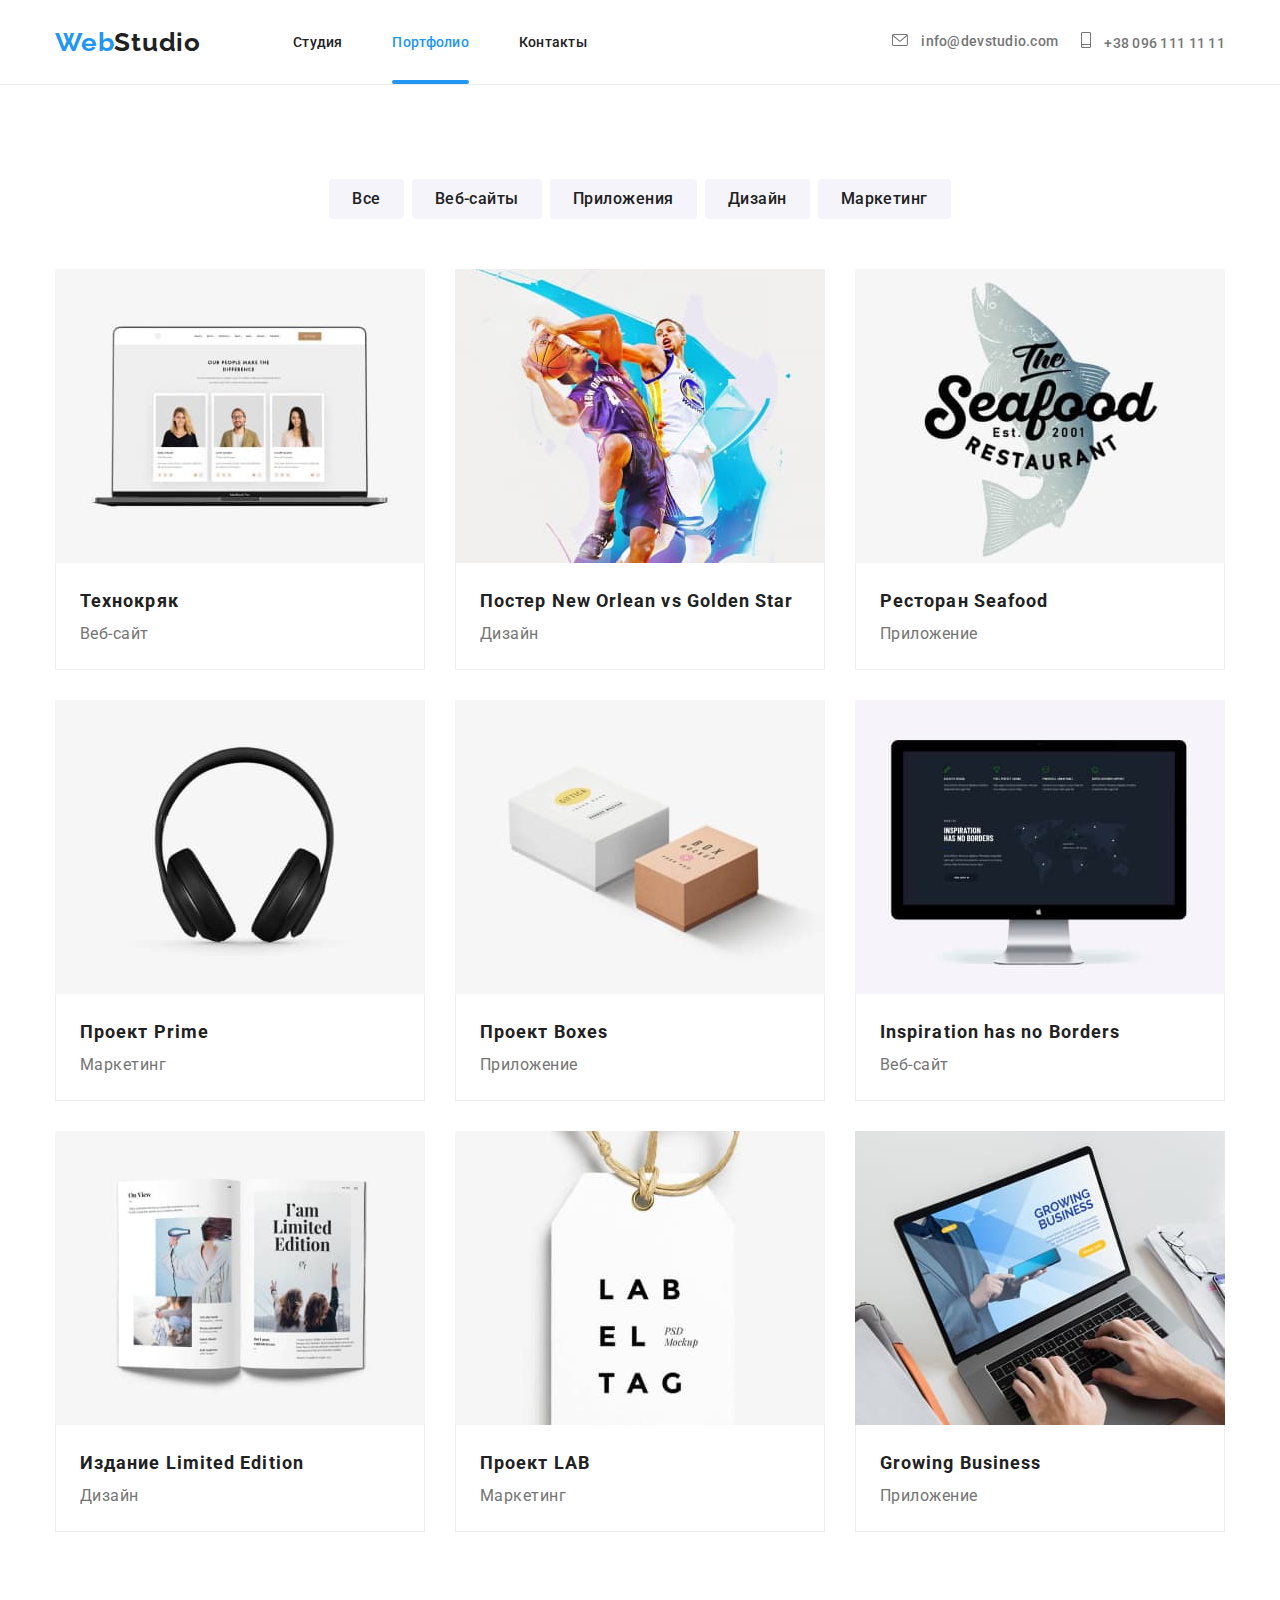
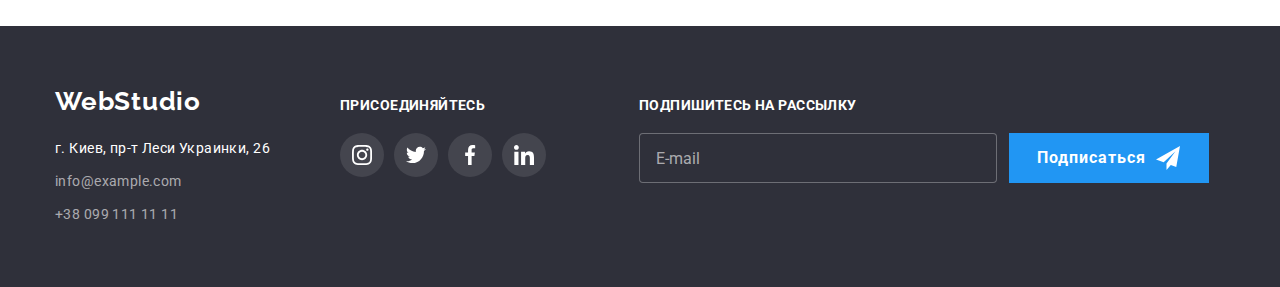
==== commit 4b53107a: "index BEM" ====
--- a/portfolio.html
+++ b/portfolio.html
@@ -14,14 +14,14 @@
 <body>
     <header class="header">
         <div class="conteiner header__navigation">
-            <a class="header-logo" href="#"><span class="blue-text">Web</span>Studio</a>
+            <a class="header__logo" href="#"><span class="header__logo--blue">Web</span>Studio</a>
             <nav>
                 <ul class="site-nav list">
                     <li>
-                        <a class="active site-nav__link" href="#">Студия</a>
+                        <a class="site-nav__link" href="./index.html">Студия</a>
                     </li>
                     <li>
-                        <a class="site-nav__link" href="./portfolio.html">Портфолио</a>
+                        <a class="site-nav__link--active site-nav__link" href="#">Портфолио</a>
                     </li>
                     <li>
                         <a class="site-nav__link" href="#">Контакты</a>
--- a/css/styles.css
+++ b/css/styles.css
@@ -31,7 +31,13 @@
 .list {
   list-style: none;
 }
-
+.section-header {
+  font-style: normal;
+  font-size: 36px;
+  line-height: 1.16;
+  text-align: center;
+  letter-spacing: 0.03em;
+}
 /* Шапка профиля */
 
 .header {
@@ -66,7 +72,7 @@
   justify-content: space-between;
   width: 370px;
 }
-.header-logo {
+.header__logo {
   width: 145px;
   margin-right: 93px;
 
@@ -79,7 +85,7 @@
   letter-spacing: 0.03em;
   text-decoration: none;
 }
-.blue-text {
+.header__logo--blue {
   color: var(--accent-color);
 }
 
@@ -95,11 +101,11 @@
   transition-duration: 250ms;
   transition-timing-function: cubic-bezier(0.4, 0, 0.2, 1);
 }
-.active {
+.site-nav__link--active {
   position: relative;
 }
 
-.active::after {
+.site-nav__link--active::after {
   content: "";
   position: absolute;
   left: 0;
@@ -114,7 +120,7 @@
 
 .site-nav__link:hover,
 .site-nav__link:focus,
-.site-nav .active {
+.site-nav .site-nav__link--active {
   color: var(--accent-color);
 }
 
@@ -454,7 +460,7 @@
 .hero {
   background-color: var(--background-color);
 }
-.overlay {
+.hero--overlay {
   max-width: 1600px;
   height: 600px;
   margin-left: auto;
@@ -475,7 +481,7 @@
   text-align: center;
 }
 
-.hero h1 {
+.hero__title {
   margin-bottom: 30px;
 
   color: var(--white-color);
@@ -487,7 +493,7 @@
   letter-spacing: 0.06em;
   text-transform: uppercase;
 }
-.open-modal {
+.hero__open-modal {
   padding: 10px 32px;
   border: 0px;
   border-radius: 4px;
@@ -503,8 +509,8 @@
 
   transition: background-color 250ms cubic-bezier(0.4, 0, 0.2, 1);
 }
-.open-modal:hover,
-.open-modal:focus {
+.hero__open-modal:hover,
+.hero__open-modal:focus {
   background-color: #188ce8;
 }
 .backdrop {
@@ -544,7 +550,7 @@
 .backdrop.is-hidden .modal {
   transform: translate(-50%, -50%) scale(0.9);
 }
-.modal-button {
+.modal__button {
   position: absolute;
   top: 8px;
   right: 8px;
@@ -564,11 +570,11 @@
 
   cursor: pointer;
 }
-.modal-button:focus .modal-close,
-.modal-button:hover .modal-close {
+.modal__button:focus .modal__button-close,
+.modal__button:hover .modal__button-close {
   fill: var(--accent-color);
 }
-.modal-close {
+.modal__button-close {
   position: absolute;
   top: 50%;
   left: 50%;
@@ -583,7 +589,7 @@
 .form-section {
   padding: 40px;
 }
-.form-list {
+.form-section__list {
   display: block;
 }
 .form-field {
@@ -596,7 +602,7 @@
   align-items: center;
   margin-bottom: 30px;
 }
-.form-title {
+.form-section__title {
   text-align: center;
 
   margin-bottom: 12px;
@@ -609,7 +615,7 @@
   line-height: 1.15;
 }
 
-.form-input {
+.form-field__input {
   padding-left: 42px;
 
   width: 100%;
@@ -622,7 +628,7 @@
   transition: all 250ms cubic-bezier(0.4, 0, 0.2, 1);
 }
 
-.textarea {
+.form-field__textarea {
   margin-bottom: 25px;
   padding: 12px 16px;
   width: 448px;
@@ -636,13 +642,13 @@
   transition: all 250ms cubic-bezier(0.4, 0, 0.2, 1);
 }
 
-.textarea::placeholder {
+.form-field__textarea::placeholder {
   font-size: 12px;
   line-height: 1.17;
   letter-spacing: 0.01em;
   color: rgba(117, 117, 117, 0.5);
 }
-.form-label {
+.form-field__label {
   margin-bottom: 4px;
   text-align: left;
 
@@ -650,20 +656,20 @@
   font-size: 12px;
   line-height: 1.16;
 }
-.form-policy label {
+.form-policy__label {
   font-size: 14px;
   line-height: 1.71;
   letter-spacing: 0.03em;
   cursor: pointer;
 }
-.policy-link {
+.form-policy__link {
   margin-left: 4px;
   text-decoration: underline;
   color: var(--accent-color);
 
   transition: all 250ms cubic-bezier(0.4, 0, 0.2, 1);
 }
-.checkbox {
+.form-policy__checkbox {
   position: absolute;
   width: 1px;
   height: 1px;
@@ -675,7 +681,7 @@
 
   transition: all 250ms cubic-bezier(0.4, 0, 0.2, 1);
 }
-.checkbox-icon {
+.form-policy__checkbox-icon {
   display: inline-block;
   width: 16px;
   height: 15px;
@@ -686,7 +692,7 @@
 
   transition: all 250ms cubic-bezier(0.4, 0, 0.2, 1);
 }
-.checkbox:checked + .checkbox-icon {
+.form-policy__checkbox:checked + .form-policy__checkbox-icon {
   background-color: var(--accent-color);
   border-color: var(--accent-color);
   background-image: url(../images/icons/icon-check.svg);
@@ -694,7 +700,7 @@
   background-origin: border-box;
 }
 
-.form-button {
+.form__button {
   width: 200px;
   height: 50px;
 
@@ -714,14 +720,14 @@
   transition: background-color 250ms cubic-bezier(0.4, 0, 0.2, 1);
 }
 
-.form-button:focus {
+.form__button:focus {
   background-color: #188ce8;
 }
-.input-block {
+.form-field__item {
   position: relative;
   margin-bottom: 10px;
 }
-.form-svg {
+.form-field__svg {
   position: absolute;
   display: block;
   top: 50%;
@@ -734,15 +740,15 @@
   fill: currentColor;
   transition: fill 250ms cubic-bezier(0.4, 0, 0.2, 1);
 }
-.form-input:focus ~ .form-svg {
+.form-field__input:focus ~ .form-field__svg {
   fill: var(--accent-color);
 }
 
-.form-field:focus-within .form-svg {
+.form-field:focus-within .form-field__svg {
   fill: var(--accent-color);
 }
-.form-input:focus,
-.textarea:focus {
+.form-field__input:focus,
+.form-field__textarea:focus {
   border-color: var(--accent-color);
   outline: none;
 }
@@ -751,12 +757,12 @@
   padding-bottom: 94px;
   padding-top: 94px;
 }
-.features-list {
+.features-section__list {
   display: flex;
   align-items: center;
 }
 
-.features-list p {
+.features-section__description {
   width: 270px;
 
   color: var(--grey-color);
@@ -764,7 +770,7 @@
   line-height: 1.71;
   letter-spacing: 0.03em;
 }
-.featured-subtitle {
+.features-section__subtitle {
   width: 270px;
   margin-bottom: 10px;
 
@@ -773,11 +779,11 @@
   letter-spacing: 0.03em;
   text-transform: uppercase;
 }
-.features-item:not(:last-child) {
+.features-section__item:not(:last-child) {
   margin-right: 30px;
 }
 
-.features-item::before {
+.features-section__item::before {
   display: block;
   content: "";
   height: 120px;
@@ -787,28 +793,28 @@
   background-repeat: no-repeat;
   background-position: center;
 }
-.icon-antenna::before {
+.features-section__icon-antenna::before {
   background-image: url(../images/icons/antenna.svg);
   background-size: 70px 70px;
 }
-.icon-clock::before {
+.features-section__icon-clock::before {
   background-image: url(../images/icons/clock.svg);
   background-size: 70px 70px;
 }
-.icon-diagram::before {
+.features-section__icon-diagram::before {
   background-image: url(../images/icons/diagram.svg);
   background-size: 70px 70px;
 }
-.icon-astronaut::before {
+.features-section__icon-astronaut::before {
   background-image: url(../images/icons/astronaut.svg);
   background-size: 70px 70px;
 }
 
 /* Чем мы занимаемся */
-.works-conteiner {
+.works-section {
   padding-bottom: 94px;
 }
-.images-list {
+.works-section__list {
   display: flex;
   justify-content: center;
 
@@ -816,17 +822,17 @@
   padding-left: 0px;
 }
 
-.images-list li:not(:last-child) {
+.works-section__link:not(:last-child) {
   margin-right: 30px;
 }
-.images-list > img {
+.work-description__image {
   width: 370px;
   height: auto;
   display: block;
   border: 1px solid transparent;
 }
 
-.work-description {
+.work-description__text {
   color: var(--white-color);
   background-color: rgba(47, 48, 58, 0.8);
   font-size: 14px;
@@ -844,31 +850,32 @@
   left: 0;
   bottom: 4px;
 }
-.description-block {
+.work-description {
   position: relative;
   z-index: -1;
 }
 
 /* Наша команда */
 
-.our-team {
+.team-section {
   background-color: var(--second-background);
   padding-top: 94px;
   padding-bottom: 94px;
 }
-.our-team h2 {
+.team-section__title {
   margin-bottom: 50px;
 }
 
-.team-list:not(:last-child) {
+.team-section__item:not(:last-child) {
   margin-right: 30px;
 }
-.team-list {
+.team-section__item {
+  background-color: var(--white-color);
+  border-radius: 0px 0px 4px 4px;
   box-shadow: 0px 1px 3px rgba(0, 0, 0, 0.12), 0px 1px 1px rgba(0, 0, 0, 0.14),
     0px 2px 1px rgba(0, 0, 0, 0.2);
-  border-radius: 0px 0px 4px 4px;
-}
-.team {
+}
+.team-section__list {
   display: flex;
   padding-left: 0px;
 
@@ -877,33 +884,29 @@
   text-align: center;
   letter-spacing: 0.03em;
 }
-.team p {
+.team-section__person-position {
   color: var(--grey-color);
   margin-bottom: 30px;
 }
-.team h3 {
+.team-section__person-name {
   font-weight: 500;
   margin-bottom: 10px;
   margin-top: 0px;
 }
-.team-cards {
+.team-section__card {
   display: block;
   width: 100%;
   height: auto;
   margin-bottom: 30px;
 }
-.team li {
-  background-color: var(--white-color);
-  border-radius: 0px 0px 4px 4px;
-}
-.team-icons-list {
+.team-socials {
   display: flex;
   justify-content: space-around;
   padding-left: 32px;
   padding-right: 32px;
   margin-bottom: 30px;
 }
-.team-icons-link {
+.team-socials__link {
   width: 44px;
   height: 44px;
   padding: 12px;
@@ -916,29 +919,29 @@
   transition-duration: 250ms;
   transition-timing-function: cubic-bezier(0.4, 0, 0.2, 1);
 }
-.team-icons-link:hover,
-.team-icons-link:focus {
+.team-socials__link:hover,
+.team-socials__link:focus {
   fill: var(--white-color);
   background-color: var(--accent-color);
 }
 
-.team-svg {
+.team-socials__svg {
   width: 20px;
   height: 20px;
 }
 
 /* Секция постоянные клиенты */
 
-.clients {
+.clients-section {
   padding-top: 94px;
   padding-bottom: 94px;
 }
-.companies {
+.clients-section__list {
   display: flex;
   justify-content: space-between;
   margin-top: 50px;
 }
-.company-icons {
+.clients-section__link {
   display: block;
   width: 170px;
   height: 92px;
@@ -951,18 +954,18 @@
   transition-duration: 250ms;
   transition-timing-function: cubic-bezier(0.4, 0, 0.2, 1);
 }
-.company-icons svg:hover,
-.company-icons svg:focus {
+.clients-section__icon:hover,
+.clients-section__icon:focus {
   fill: var(--accent-color);
 }
 
-.company-icons svg {
+.clients-section__icon {
   transition-property: fill;
   transition-duration: 250ms;
   transition-timing-function: cubic-bezier(0.4, 0, 0.2, 1);
 }
-.company-icons:hover,
-.company-icons:focus {
+.clients-section__link:hover,
+.clients-section__link:focus {
   border-color: var(--accent-color);
   fill: var(--accent-color);
 }
